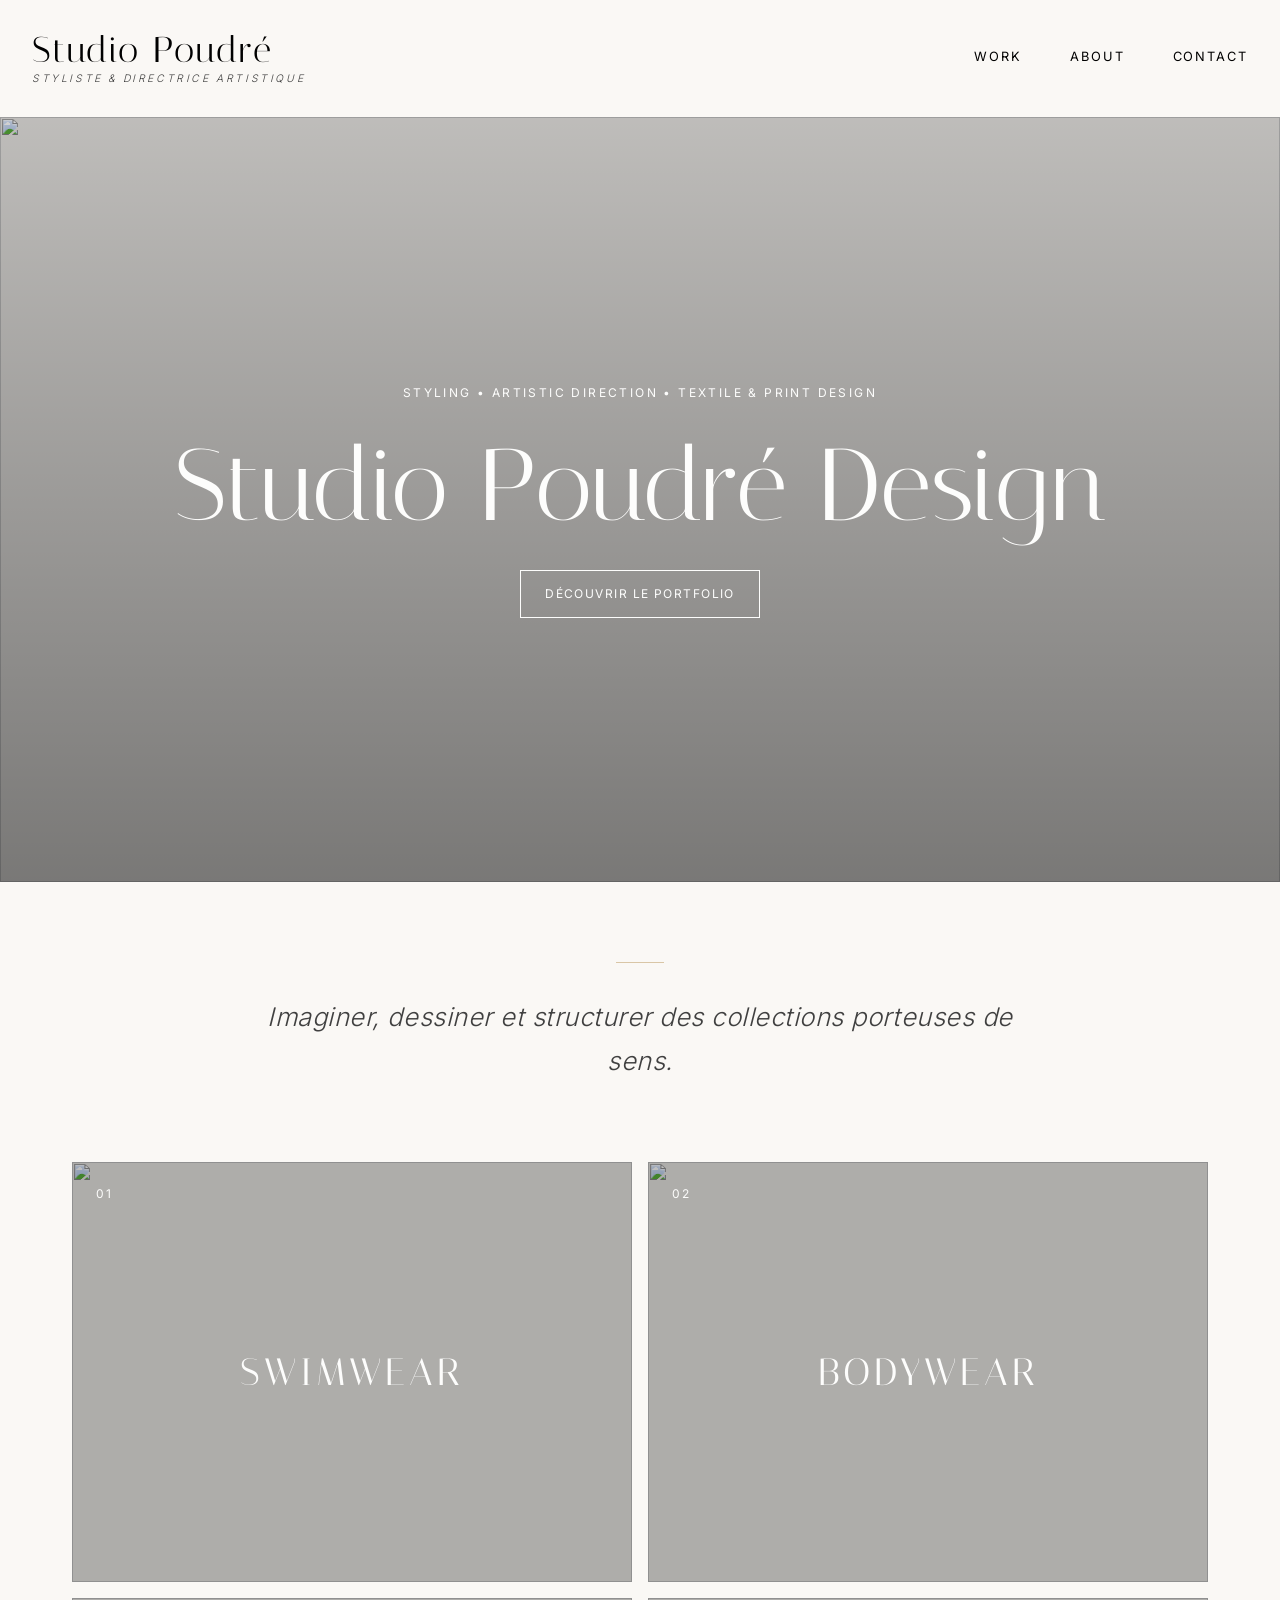
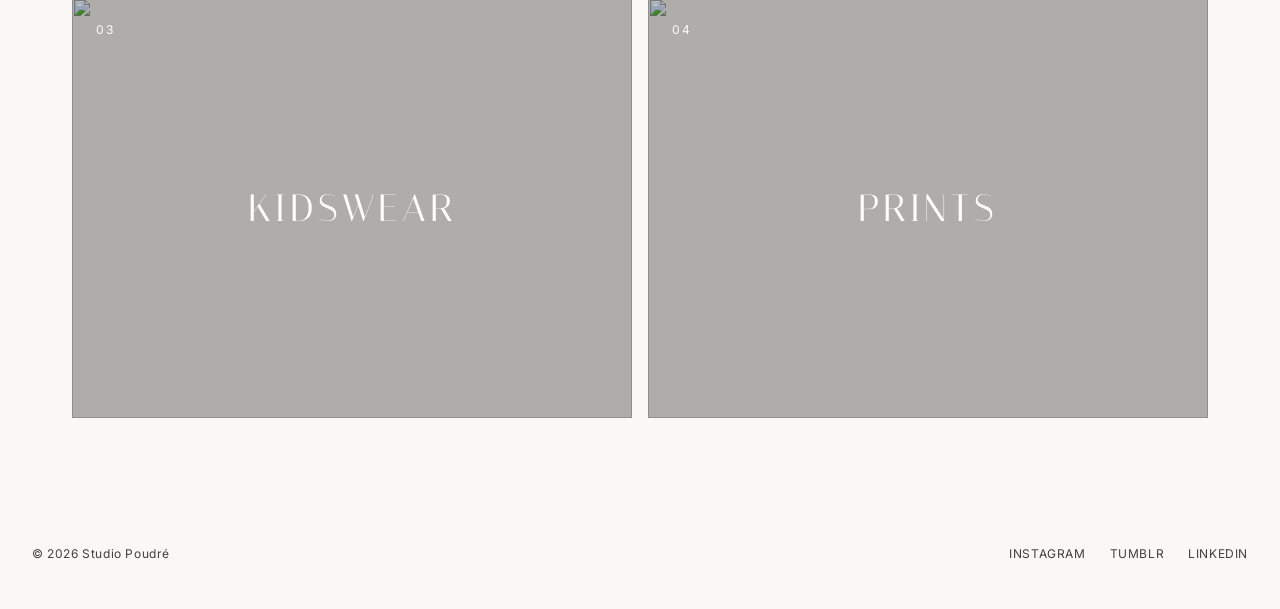
==== index.html @ 71531889 "Recréer le portfolio Studio Poudré et configurer son administration" ====
<!DOCTYPE html><html lang="fr"><head><meta charset="utf-8"><meta name="viewport" content="width=device-width, initial-scale=1"><title>Studio Poudré | Stylisme &amp; Direction Artistique</title><meta name="description" content="Le portfolio de Séverine Hardy, styliste et directrice artistique freelance."><link rel="stylesheet" href="index-CVkuN6iP.css"><link rel="stylesheet" href="_index-CAjeB3qx.css"><link rel="stylesheet" href="studio.css"><script type="module" src="studio.js"></script></head><body><div id="root"><div class="_layout_1cguz_1"><header class="_header_1cguz_10"><div class="_headerContent_1cguz_15"><a class="_brandContainer_1cguz_25" href="./"><span class="_brandName_1cguz_38">Studio Poudré</span><span class="_brandSubtitle_1cguz_47">Styliste &amp; Directrice Artistique</span></a><nav class="_desktopNav_1cguz_57"><div class="_navItemContainer_1cguz_63"><a class="_navLink_1cguz_71 " href="?page=work">Work</a></div><div class="_navItemContainer_1cguz_63"><a class="_navLink_1cguz_71 " href="?page=about">About</a></div><div class="_navItemContainer_1cguz_63"><a class="_navLink_1cguz_71 " href="?page=contact">Contact</a></div></nav><button class="_menuButton_1cguz_136" aria-label="Menu" aria-expanded="false"><svg xmlns="http://www.w3.org/2000/svg" width="24" height="24" viewBox="0 0 24 24" fill="none" stroke="currentColor" stroke-width="2" stroke-linecap="round" stroke-linejoin="round" class="lucide lucide-menu"><line x1="4" x2="20" y1="12" y2="12"></line><line x1="4" x2="20" y1="6" y2="6"></line><line x1="4" x2="20" y1="18" y2="18"></line></svg></button></div></header><main class="_main_1cguz_213"><section class="_hero_lpelg_1"><div class="_heroOverlay_lpelg_21"></div><div class="_heroContent_lpelg_27"><p class="_heroBaseline_lpelg_37">Styling • Artistic Direction • Textile &amp; Print Design</p><h1 class="_heroTitle_lpelg_46">Studio Poudré Design</h1><a class="_heroLink_lpelg_53" href="?page=work">Découvrir le portfolio</a></div></section><section class="_pitchSection_lpelg_73"><div class="_pitchContainer_lpelg_80"><span class="_pitchOrnament_lpelg_88" aria-hidden="true"></span><p class="_pitchTitle_lpelg_94">Imaginer, dessiner et structurer des collections porteuses de sens.</p></div></section><section class="_categoryList_lpelg_104" aria-label="Collections"><div class="_categoryCardWrapper_lpelg_114"><a class="_categoryCard_lpelg_114" href="?page=work&amp;category=swimwear"><div class="_categoryImage_lpelg_128 _placeholderImage_lpelg_136"></div><div class="_categoryOverlay_lpelg_145"><span class="_categoryIndex_lpelg_156">01</span><h2 class="_categoryLabel_lpelg_165">Swimwear</h2><span class="_categoryAction_lpelg_174">Voir la collection →</span></div></a></div><div class="_categoryCardWrapper_lpelg_114"><a class="_categoryCard_lpelg_114" href="?page=work&amp;category=lingerie"><div class="_categoryImage_lpelg_128 _placeholderImage_lpelg_136"></div><div class="_categoryOverlay_lpelg_145"><span class="_categoryIndex_lpelg_156">02</span><h2 class="_categoryLabel_lpelg_165">Lingerie</h2><span class="_categoryAction_lpelg_174">Voir la collection →</span></div></a></div><div class="_categoryCardWrapper_lpelg_114"><a class="_categoryCard_lpelg_114" href="?page=work&amp;category=kidswear"><div class="_categoryImage_lpelg_128 _placeholderImage_lpelg_136"></div><div class="_categoryOverlay_lpelg_145"><span class="_categoryIndex_lpelg_156">03</span><h2 class="_categoryLabel_lpelg_165">Kidswear</h2><span class="_categoryAction_lpelg_174">Voir la collection →</span></div></a></div><div class="_categoryCardWrapper_lpelg_114"><a class="_categoryCard_lpelg_114" href="?page=work&amp;category=prints"><div class="_categoryImage_lpelg_128 _placeholderImage_lpelg_136"></div><div class="_categoryOverlay_lpelg_145"><span class="_categoryIndex_lpelg_156">04</span><h2 class="_categoryLabel_lpelg_165">Prints</h2><span class="_categoryAction_lpelg_174">Voir la collection →</span></div></a></div></section></main><footer class="_footer_1cguz_218"><div class="_footerContent_1cguz_223"><div class="_copyright_1cguz_234">© 2026 Studio Poudré</div><div class="_socialLinks_1cguz_238"><a href="https://www.instagram.com/studiopoudre_design/" target="_blank" rel="noopener noreferrer" class="_footerLink_1cguz_243">Instagram</a><a href="https://poupeespoudrees.tumblr.com/" target="_blank" rel="noopener noreferrer" class="_footerLink_1cguz_243">Tumblr</a><a href="https://www.linkedin.com/in/severine-hardy-ini/" target="_blank" rel="noopener noreferrer" class="_footerLink_1cguz_243">LinkedIn</a></div></div></footer></div></div></body></html>
---- index-CVkuN6iP.css ----
@layer base{._content_1hxhe_2{max-width:20rem;padding:var(--spacing-2) var(--spacing-3);background-color:var(--popup);color:var(--popup-foreground);border-radius:var(--radius);font-size:.875rem;line-height:1.4;box-shadow:var(--shadow-md);font-family:var(--font-family-base);border:1px solid var(--border);z-index:var(--z-overlay);overflow-wrap:break-word;word-break:keep-all;animation-duration:var(--animation-duration-normal);animation-timing-function:cubic-bezier(.16,1,.3,1);will-change:transform,opacity}._content_1hxhe_2[data-state=delayed-open][data-side=top]{animation-name:_slideDownAndFade_1hxhe_1}._content_1hxhe_2[data-state=delayed-open][data-side=bottom]{animation-name:_slideUpAndFade_1hxhe_1}._content_1hxhe_2[data-state=delayed-open][data-side=left]{animation-name:_slideRightAndFade_1hxhe_1}._content_1hxhe_2[data-state=delayed-open][data-side=right]{animation-name:_slideLeftAndFade_1hxhe_1}@keyframes _slideUpAndFade_1hxhe_1{0%{opacity:0;transform:translateY(4px)}to{opacity:1;transform:translateY(0)}}@keyframes _slideDownAndFade_1hxhe_1{0%{opacity:0;transform:translateY(-4px)}to{opacity:1;transform:translateY(0)}}@keyframes _slideLeftAndFade_1hxhe_1{0%{opacity:0;transform:translate(4px)}to{opacity:1;transform:translate(0)}}@keyframes _slideRightAndFade_1hxhe_1{0%{opacity:0;transform:translate(-4px)}to{opacity:1;transform:translate(0)}}}@layer base{._toaster_uhdob_2{--viewport-padding: var(--spacing-4);--toast-width: 360px;--toast-border-radius: var(--radius);--toast-font-family: var(--font-family-base);--toast-animation-duration: var(--animation-duration-normal)}._toast_uhdob_2{display:flex;align-items:flex-start;gap:var(--spacing-3);padding:var(--spacing-4);background-color:var(--card);color:var(--card-foreground);border-radius:var(--radius);box-shadow:var(--shadow-md);border:1px solid var(--border);width:var(--toast-width);position:relative;animation:_slideIn_uhdob_1 var(--toast-animation-duration) cubic-bezier(.16,1,.3,1);transition:transform .2s ease,opacity .2s ease}._toast_uhdob_2:focus{outline:none;box-shadow:var(--shadow-focus)}._toast_uhdob_2:hover{transform:translateY(-2px)}._content_uhdob_35{flex:1;display:flex;flex-direction:column;gap:var(--spacing-1);min-width:0}._title_uhdob_43{font-weight:600;font-size:1rem;color:var(--card-foreground);line-height:1.4}._description_uhdob_50{font-size:.875rem;color:var(--muted-foreground);line-height:1.4}._icon_uhdob_56{display:flex;align-items:center;justify-content:center;flex-shrink:0;width:1.5rem;height:1.5rem;color:var(--primary)}._actionButton_uhdob_66{padding:var(--spacing-2) var(--spacing-3);background-color:var(--primary);color:var(--primary-foreground);border:none;border-radius:var(--radius-sm);font-weight:500;font-size:.875rem;cursor:pointer;transition:background-color var(--animation-duration-fast) ease;margin-left:var(--spacing-2);white-space:nowrap}._actionButton_uhdob_66:hover{background-color:color-mix(in srgb,var(--primary) 90%,black)}._actionButton_uhdob_66:focus-visible{outline:none;box-shadow:var(--shadow-focus)}._actionButton_uhdob_66:active{background-color:color-mix(in srgb,var(--primary) 80%,black)}._cancelButton_uhdob_93{padding:var(--spacing-2) var(--spacing-3);background-color:var(--muted);color:var(--muted-foreground);border:none;border-radius:var(--radius-sm);font-weight:500;font-size:.875rem;cursor:pointer;transition:background-color var(--animation-duration-fast) ease;white-space:nowrap}._cancelButton_uhdob_93:hover{background-color:color-mix(in srgb,var(--muted) 80%,white)}._cancelButton_uhdob_93:focus-visible{outline:none;box-shadow:var(--shadow-focus)}._cancelButton_uhdob_93:active{background-color:color-mix(in srgb,var(--muted) 75%,white)}._closeButton_uhdob_119{position:absolute;top:var(--spacing-2);right:var(--spacing-2);display:flex;align-items:center;justify-content:center;width:1.5rem;height:1.5rem;border-radius:var(--radius-sm);background-color:transparent;color:var(--muted-foreground);border:none;cursor:pointer;opacity:.7;transition:opacity var(--animation-duration-fast) ease,background-color var(--animation-duration-fast) ease}._closeButton_uhdob_119:hover{opacity:1;background-color:var(--muted)}._closeButton_uhdob_119:focus-visible{outline:none;box-shadow:var(--shadow-focus);opacity:1}.dark ._toast_uhdob_2{border-color:var(--border)}.dark ._actionButton_uhdob_66:hover{background-color:color-mix(in srgb,var(--primary) 90%,white)}.dark ._actionButton_uhdob_66:active{background-color:color-mix(in srgb,var(--primary) 80%,white)}.dark ._cancelButton_uhdob_93:hover{background-color:color-mix(in srgb,var(--muted) 80%,black)}.dark ._cancelButton_uhdob_93:active{background-color:color-mix(in srgb,var(--muted) 70%,black)}@keyframes _slideIn_uhdob_1{0%{transform:translate(calc(100% + var(--viewport-padding)));opacity:0}to{transform:translate(0);opacity:1}}}._container_1be78_1{display:flex;align-items:center;justify-content:center;min-height:100vh;width:100%;background-color:var(--surface);padding:var(--spacing-4)}._card_1be78_11{display:flex;flex-direction:column;align-items:center;text-align:center;max-width:32rem;width:100%;padding:var(--spacing-8);background-color:var(--card);border-radius:var(--radius-lg);box-shadow:var(--shadow-md)}._iconContainer_1be78_24{margin-bottom:var(--spacing-6);animation:_pulse_1be78_1 3s infinite ease-in-out}._icon_1be78_24{color:var(--error)}._title_1be78_33{font-family:var(--font-family-heading);font-size:1.75rem;font-weight:600;color:var(--foreground);margin-bottom:var(--spacing-4)}._message_1be78_41{font-size:1.125rem;line-height:1.6;color:var(--muted-foreground);margin-bottom:var(--spacing-6)}@keyframes _pulse_1be78_1{0%{transform:scale(1);opacity:1}50%{transform:scale(1.05);opacity:.8}to{transform:scale(1);opacity:1}}@media(max-width:640px){._card_1be78_11{padding:var(--spacing-6)}._title_1be78_33{font-size:1.5rem}._message_1be78_41{font-size:1rem}}@layer base{._skeleton_3rn52_2{position:relative;overflow:hidden;background-color:var(--muted);border-radius:var(--radius);width:100%;height:1rem}._skeleton_3rn52_2:after{content:"";position:absolute;inset:0;transform:translate(-100%);background-image:linear-gradient(90deg,transparent,rgba(255,255,255,.4),transparent);animation:_shimmer_3rn52_1 2s infinite}@keyframes _shimmer_3rn52_1{to{transform:translate(100%)}}.dark ._skeleton_3rn52_2{background-color:var(--muted)}.dark ._skeleton_3rn52_2:after{background-image:linear-gradient(90deg,transparent,rgba(255,255,255,.05),transparent)}}._container_bfcih_1{position:fixed;inset:0;display:flex;align-items:center;justify-content:center;background-color:var(--background);z-index:var(--z-overlay);padding:var(--spacing-4);overflow-y:auto}._content_bfcih_13{width:100%;max-width:450px;display:flex;flex-direction:column;gap:var(--spacing-6);animation:_fadeIn_bfcih_1 var(--animation-duration-normal) ease-out}._lockIcon_bfcih_22{width:1.25rem;height:1.25rem;color:var(--primary);animation:_pulse_bfcih_1 2s infinite ease-in-out;margin-right:var(--spacing-2);vertical-align:middle}._skeletonGrid_bfcih_31{display:flex;flex-direction:column;gap:var(--spacing-4)}._skeletonRow_bfcih_37{display:flex;flex-direction:column;gap:var(--spacing-3)}._titleRow_bfcih_43{display:flex;align-items:center;gap:var(--spacing-4);margin:var(--spacing-2) 0}._leftSkeletons_bfcih_50,._rightSkeletons_bfcih_50{display:flex;flex-direction:column;gap:var(--spacing-2);flex:1}._title_bfcih_43{font-family:var(--font-family-heading);font-size:1.25rem;font-weight:500;color:var(--foreground);text-align:center;margin:0;padding:var(--spacing-2) var(--spacing-3);background-color:var(--surface);border-radius:var(--radius);flex:2;white-space:nowrap;display:flex;align-items:center;justify-content:center}._skeletonBar_bfcih_74{height:.75rem;width:100%;border-radius:var(--radius-sm)}@keyframes _pulse_bfcih_1{0%{opacity:.7}50%{opacity:1}to{opacity:.7}}@keyframes _fadeIn_bfcih_1{0%{opacity:0}to{opacity:1}}@media(max-width:640px){._title_bfcih_43{font-size:1rem;padding:var(--spacing-1) var(--spacing-2)}._content_bfcih_13{max-width:350px}._lockIcon_bfcih_22{width:1rem;height:1rem}}._accessDeniedIcon_1k3wn_1{color:var(--warning)}._layout_1cguz_1{display:flex;flex-direction:column;min-height:100vh;font-family:var(--font-family-base);color:var(--foreground);background-color:var(--background)}._header_1cguz_10{padding:2rem;width:100%}._headerContent_1cguz_15{max-width:1400px;margin:0 auto;display:flex;flex-direction:row;justify-content:space-between;align-items:center;position:relative}._brandContainer_1cguz_25{display:flex;flex-direction:column;gap:.25rem;text-decoration:none;z-index:calc(var(--z-overlay) + 10);transition:opacity .3s ease}._brandContainer_1cguz_25:hover{opacity:.8}._brandName_1cguz_38{font-family:var(--font-family-heading);font-size:2.25rem;color:var(--foreground);font-weight:500;letter-spacing:.05em;line-height:1}._brandSubtitle_1cguz_47{font-family:var(--font-family-base);font-size:.65rem;text-transform:uppercase;letter-spacing:.25em;font-weight:300;color:var(--muted-foreground);font-style:italic}._desktopNav_1cguz_57{display:flex;align-items:center;gap:3rem}._navItemContainer_1cguz_63{position:relative;display:flex;flex-direction:column;align-items:center;padding:.5rem 0}._navLink_1cguz_71{font-family:var(--font-family-base);font-size:.8rem;text-transform:uppercase;letter-spacing:.15em;font-weight:400;text-decoration:none;color:var(--foreground);transition:opacity .3s ease;position:relative;padding-bottom:4px}._navLink_1cguz_71:hover{opacity:.6}._navLink_1cguz_71._active_1cguz_88{font-weight:500}._navLink_1cguz_71._active_1cguz_88:after{content:"";position:absolute;bottom:0;left:0;width:100%;height:1px;background-color:var(--foreground);opacity:.5}._dropdown_1cguz_103{position:absolute;top:100%;left:50%;background-color:var(--background);box-shadow:var(--shadow);padding:1.25rem 1.5rem;display:flex;flex-direction:column;gap:1rem;min-width:max-content;z-index:var(--z-overlay);border-radius:var(--radius-md);margin-top:.25rem}._dropdownLink_1cguz_119{font-family:var(--font-family-base);font-size:.75rem;text-transform:uppercase;letter-spacing:.1em;font-weight:400;text-decoration:none;color:var(--muted-foreground);transition:color .3s ease,opacity .3s ease;text-align:center}._dropdownLink_1cguz_119:hover,._dropdownLink_1cguz_119._active_1cguz_88{color:var(--foreground);opacity:1}._menuButton_1cguz_136{display:none;background:none;border:none;cursor:pointer;color:inherit;padding:0;position:relative;z-index:calc(var(--z-overlay) + 10)}._mobileMenu_1cguz_147{position:fixed;top:0;left:0;width:100%;height:100vh;background-color:var(--background);z-index:var(--z-overlay);display:flex;align-items:center;justify-content:center}._mobileNavLinks_1cguz_160{display:flex;flex-direction:column;gap:2rem;text-align:center}._mobileNavItemContainer_1cguz_167{display:flex;flex-direction:column;align-items:center;gap:1.25rem}._mobileNavLink_1cguz_160{font-family:var(--font-family-heading);font-size:2rem;text-decoration:none;color:var(--foreground);font-weight:300;transition:opacity .3s ease}._mobileNavLink_1cguz_160:hover{opacity:.7}._mobileNavLink_1cguz_160._active_1cguz_88{font-weight:400}._mobileSubItems_1cguz_191{display:flex;flex-direction:column;align-items:center;gap:1rem;margin-top:-.5rem}._mobileSubLink_1cguz_199{font-family:var(--font-family-base);font-size:.85rem;text-transform:uppercase;letter-spacing:.15em;text-decoration:none;color:var(--muted-foreground);transition:color .3s ease}._mobileSubLink_1cguz_199:hover,._mobileSubLink_1cguz_199._active_1cguz_88{color:var(--foreground)}._main_1cguz_213{flex:1;width:100%}._footer_1cguz_218{padding:3rem 2rem;margin-top:auto}._footerContent_1cguz_223{max-width:1400px;margin:0 auto;display:flex;justify-content:space-between;align-items:center;font-size:.75rem;color:var(--muted-foreground);letter-spacing:.05em}._copyright_1cguz_234{font-weight:400}._socialLinks_1cguz_238{display:flex;gap:1.5rem}._footerLink_1cguz_243{color:inherit;text-decoration:none;transition:color .3s ease;text-transform:uppercase;letter-spacing:.05em}._footerLink_1cguz_243:hover{color:var(--foreground)}@media(max-width:768px){._header_1cguz_10{padding:1.5rem}._brandName_1cguz_38{font-size:1.75rem}._desktopNav_1cguz_57{display:none}._menuButton_1cguz_136{display:block}._footerContent_1cguz_223{flex-direction:column;gap:1rem;align-items:center}}:root{--z-overlay: 400;--z-spotlight: 1000;--z-critical: 2000;--spacing-1: .25rem;--spacing-2: .5rem;--spacing-3: .75rem;--spacing-4: 1rem;--spacing-5: 1.25rem;--spacing-6: 1.5rem;--spacing-7: 1.75rem;--spacing-8: 2rem;--spacing-9: 2.25rem;--spacing-10: 2.5rem;--spacing-11: 2.75rem;--spacing-12: 3rem;--spacing-13: 3.25rem;--spacing-14: 3.5rem;--spacing-15: 3.75rem;--spacing-16: 4rem;--spacing-17: 4.25rem;--spacing-18: 4.5rem;--spacing-19: 4.75rem;--spacing-20: 5rem}:root{--background: hsl(36 33% 97%);--foreground: hsl(0 0% 0%);--surface: hsl(36 33% 99%);--surface-foreground: hsl(0 0% 0%);--sidebar: hsl(36 33% 95%);--sidebar-foreground: hsl(0 0% 0%);--card: hsl(36 33% 99%);--card-foreground: hsl(0 0% 0%);--popup: hsl(36 33% 99%);--popup-foreground: hsl(0 0% 0%);--primary: hsl(14 35% 82%);--primary-foreground: hsl(0 0% 0%);--secondary: hsl(35 20% 88%);--secondary-foreground: hsl(0 0% 0%);--accent: hsl(38 40% 75%);--accent-foreground: hsl(0 0% 0%);--muted: hsl(30 10% 90%);--muted-foreground: hsl(0 0% 25%);--success: hsl(100 20% 85%);--success-foreground: hsl(100 40% 20%);--error: hsl(0 30% 85%);--error-foreground: hsl(0 40% 20%);--warning: hsl(40 40% 85%);--warning-foreground: hsl(40 50% 20%);--info: hsl(210 20% 85%);--info-foreground: hsl(210 40% 20%);--info-hover: hsl(210 20% 80%);--info-active: hsl(210 20% 75%);--border: hsl(30 10% 85%);--font-family-base: "Inter", sans-serif;--font-family-heading: "Italiana", serif;--font-family-monospace: "Cutive Mono", monospace;--font-family-cursive: "Pinyon Script", cursive;--radius-sm: 0px;--radius: 0px;--radius-md: 4px;--radius-lg: 8px;--radius-full: 9999px;--shadow: 0 1px 2px 0 rgb(0 0 0 / .05);--shadow-md: 0 4px 6px -1px rgb(0 0 0 / .05), 0 2px 4px -2px rgb(0 0 0 / .05);--shadow-lg: 0 10px 15px -3px rgb(0 0 0 / .05), 0 4px 6px -4px rgb(0 0 0 / .05);--shadow-focus: 0 0 0 2px hsl(36 33% 97%), 0 0 0 4px hsl(14 35% 82%);--animation-duration-fast: .3s;--animation-duration-normal: .6s;--animation-duration-slow: 1.2s;--chart-color-1: hsl(14 35% 75%);--chart-color-2: hsl(30 20% 70%);--chart-color-3: hsl(38 25% 65%);--chart-color-4: hsl(30 10% 60%);--chart-color-5: hsl(30 5% 50%)}.dark{--background: hsl(30 5% 10%);--foreground: hsl(36 20% 90%);--surface: hsl(30 5% 12%);--surface-foreground: hsl(36 20% 90%);--sidebar: hsl(30 5% 11%);--sidebar-foreground: hsl(36 20% 90%);--card: hsl(30 5% 12%);--card-foreground: hsl(36 20% 90%);--popup: hsl(30 5% 13%);--popup-foreground: hsl(36 20% 90%);--primary: hsl(14 25% 60%);--primary-foreground: hsl(36 33% 97%);--secondary: hsl(30 10% 20%);--secondary-foreground: hsl(36 20% 90%);--accent: hsl(38 30% 50%);--accent-foreground: hsl(36 33% 97%);--muted: hsl(30 5% 20%);--muted-foreground: hsl(30 5% 60%);--border: hsl(30 5% 20%);--shadow: 0 1px 2px 0 rgb(0 0 0 / .5);--shadow-md: 0 4px 6px -1px rgb(0 0 0 / .5)}@layer base{:root{--safe-area-inset-top: env(safe-area-inset-top, 0px);--safe-area-inset-right: env(safe-area-inset-right, 0px);--safe-area-inset-bottom: env(safe-area-inset-bottom, 0px);--safe-area-inset-left: env(safe-area-inset-left, 0px)}ul{list-style-type:none;margin:0;padding:0}body{background:var(--background);color:var(--foreground);font-family:var(--font-family-base)}*{box-sizing:border-box;padding:0;margin:0}button{border:none;background:none;cursor:pointer;font-family:inherit;font-size:inherit;color:inherit}a{color:inherit;text-decoration:none}th,td{display:table-cell!important}}.rbc-month-view{overflow:visible!important}
---- _index-CAjeB3qx.css ----
._hero_lpelg_1{position:relative;display:flex;align-items:center;justify-content:center;min-height:85vh;overflow:hidden;background-color:var(--muted);color:var(--surface);text-align:center}._heroImage_lpelg_13{position:absolute;inset:0;width:100%;height:100%;object-fit:cover}._heroOverlay_lpelg_21{position:absolute;inset:0;background:linear-gradient(to bottom,#0000002e,#0000007a)}._heroContent_lpelg_27{position:relative;display:flex;flex-direction:column;align-items:center;gap:var(--spacing-8);max-width:64rem;padding:var(--spacing-16) var(--spacing-6)}._heroBaseline_lpelg_37{font-family:var(--font-family-base);font-size:.75rem;font-weight:400;letter-spacing:.2em;line-height:1.8;text-transform:uppercase}._heroTitle_lpelg_46{font-family:var(--font-family-heading);font-size:clamp(3.5rem,8vw,8rem);font-weight:300;line-height:1}._heroLink_lpelg_53{display:inline-flex;align-items:center;justify-content:center;min-height:3rem;padding:var(--spacing-3) var(--spacing-6);border:1px solid currentColor;font-family:var(--font-family-base);font-size:.75rem;letter-spacing:.12em;text-transform:uppercase;transition:background-color .3s ease,color .3s ease}._heroLink_lpelg_53:hover,._heroLink_lpelg_53:focus-visible{background-color:var(--surface);color:var(--foreground)}._pitchSection_lpelg_73{padding:var(--spacing-20) var(--spacing-8);display:flex;justify-content:center;text-align:center}._pitchContainer_lpelg_80{max-width:50rem;display:flex;flex-direction:column;align-items:center;gap:var(--spacing-8)}._pitchOrnament_lpelg_88{width:3rem;height:1px;background-color:var(--accent)}._pitchTitle_lpelg_94{font-family:var(--font-family-base);font-size:clamp(1.25rem,2vw,1.75rem);font-weight:300;font-style:italic;color:var(--muted-foreground);line-height:1.7;letter-spacing:.02em}._categoryList_lpelg_104{padding:0 var(--spacing-8) var(--spacing-20);max-width:1200px;margin:0 auto;display:flex;flex-wrap:wrap;justify-content:center;gap:var(--spacing-4)}._categoryCardWrapper_lpelg_114{width:calc(50% - .5rem)}._categoryCard_lpelg_114{position:relative;overflow:hidden;display:block;width:100%;aspect-ratio:4 / 3;background-color:var(--muted);color:var(--surface)}._categoryImage_lpelg_128{width:100%;height:100%;object-fit:cover;display:block;transition:transform 1.2s ease}._placeholderImage_lpelg_136{background-color:var(--muted)}._categoryCard_lpelg_114:hover ._categoryImage_lpelg_128,._categoryCard_lpelg_114:focus-visible ._categoryImage_lpelg_128{transform:scale(1.05)}._categoryOverlay_lpelg_145{position:absolute;inset:0;display:flex;flex-direction:column;align-items:center;justify-content:center;padding:var(--spacing-6);background-color:#00000040}._categoryIndex_lpelg_156{position:absolute;top:var(--spacing-6);left:var(--spacing-6);font-family:var(--font-family-base);font-size:.75rem;letter-spacing:.15em}._categoryLabel_lpelg_165{font-family:var(--font-family-heading);font-size:clamp(1.75rem,3vw,2.75rem);font-weight:300;letter-spacing:.1em;text-transform:uppercase;text-align:center}._categoryAction_lpelg_174{position:absolute;right:var(--spacing-6);bottom:var(--spacing-6);font-family:var(--font-family-base);font-size:.7rem;letter-spacing:.1em;text-transform:uppercase;opacity:0;transform:translateY(.5rem);transition:opacity .3s ease,transform .3s ease}._categoryCard_lpelg_114:hover ._categoryAction_lpelg_174,._categoryCard_lpelg_114:focus-visible ._categoryAction_lpelg_174{opacity:1;transform:translateY(0)}@media(max-width:768px){._hero_lpelg_1{min-height:70vh}._heroContent_lpelg_27{gap:var(--spacing-6)}._heroBaseline_lpelg_37{font-size:.65rem}._pitchSection_lpelg_73{padding:var(--spacing-16) var(--spacing-6)}._categoryList_lpelg_104{padding:0 var(--spacing-4) var(--spacing-16)}._categoryCardWrapper_lpelg_114{width:100%}._categoryAction_lpelg_174{opacity:1;transform:none}}
---- studio.css ----
@font-face{font-family:Italiana;src:url(italiana.woff2)}@font-face{font-family:Inter;src:url(inter.woff2);font-weight:100 900}
.view{max-width:1240px;margin:auto;padding:clamp(2rem,6vw,6rem) 5vw}.view h1{font:clamp(3rem,7vw,6rem)/1.1 Italiana,serif;margin:0 0 2rem}.filter{display:flex;flex-wrap:wrap;gap:1.3rem;margin-bottom:2rem}.filter a[aria-current]{border-bottom:1px solid}.grid{display:grid;grid-template-columns:repeat(3,1fr);gap:2.5rem 1.2rem}.project{color:inherit;text-align:left;font:inherit;background:none;border:0;cursor:pointer}.project img{width:100%;aspect-ratio:4/5;object-fit:cover}.project span{display:block;font:1.45rem Italiana,serif;margin-top:.7rem}.split{display:grid;grid-template-columns:minmax(0,.9fr) minmax(0,1fr);gap:6vw;align-items:center}.split>img{width:100%;max-height:78vh;object-fit:contain}.split p,.detail p{white-space:pre-line;line-height:1.75;margin-bottom:1rem}.split blockquote{font:1.75rem/1.35 Italiana,serif;margin:1.8rem 0}.split a,.detail a{text-decoration:underline}.detail{border:0;width:min(90vw,820px);max-height:90vh;color:inherit;background:var(--background);padding:1.5rem}.detail::backdrop{background:#211a18bb}.detail img{display:block;width:100%;height:auto;margin:.9rem auto}.detail button{position:sticky;top:0;display:block;margin-left:auto;background:var(--background);padding:.5rem 1rem;border:1px solid;cursor:pointer}.detail h2{font:2.2rem Italiana,serif}.mobile-links{display:flex;justify-content:center;gap:2rem;padding:1rem}.mobile-links[hidden]{display:none}@media(max-width:680px){.grid{grid-template-columns:repeat(2,minmax(0,1fr));gap:1.5rem .8rem}.project span{font-size:1.15rem}.split{grid-template-columns:1fr;gap:2rem}.split>img{max-height:55vh}.view h1{margin-bottom:1.2rem}}
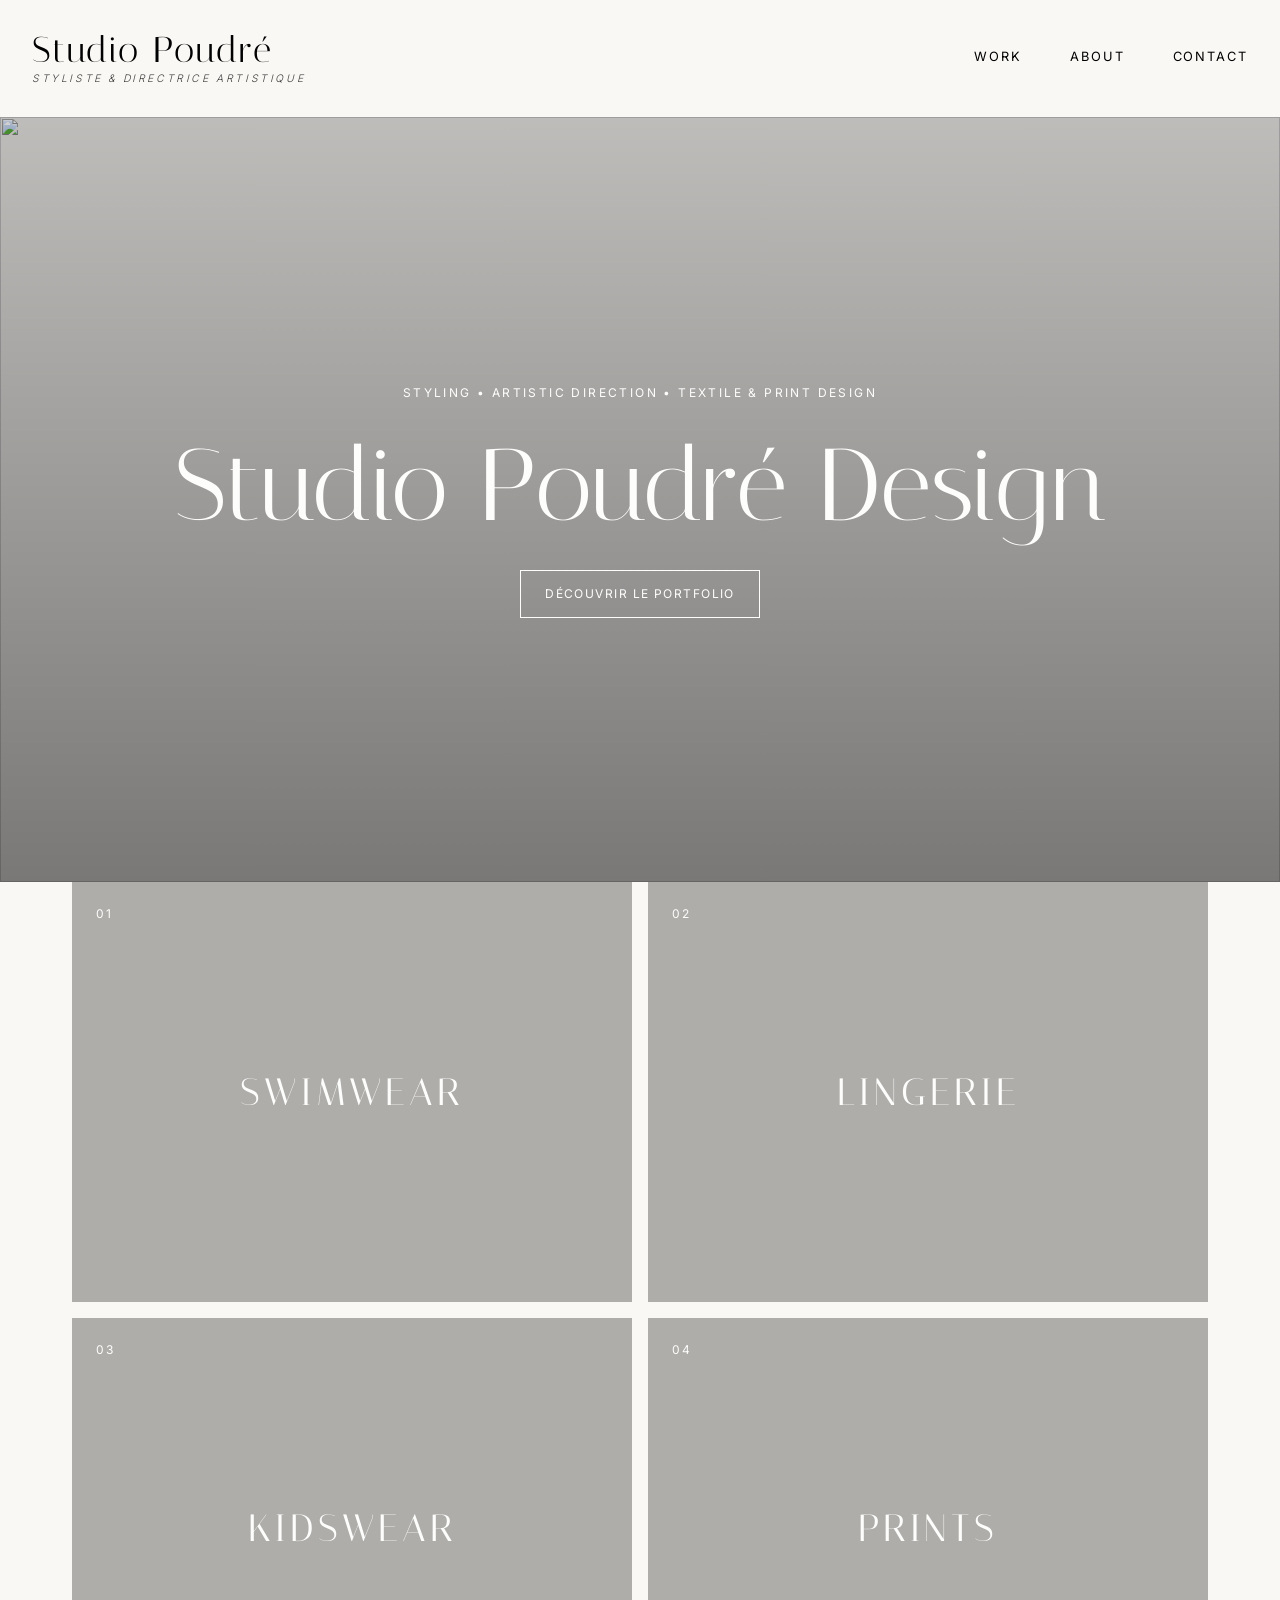
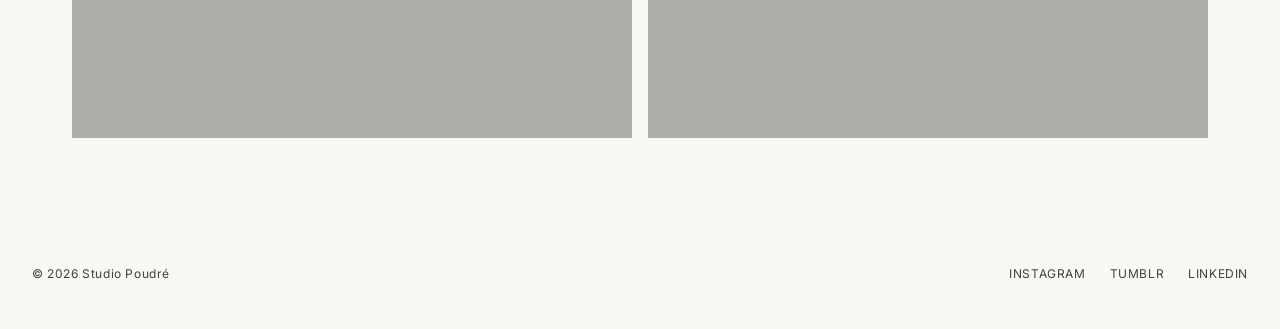
==== commit 34ee9261: "Épurer l’accueil et intégrer le film Sketching" ====
--- a/index.html
+++ b/index.html
@@ -1 +1 @@
-<!DOCTYPE html><html lang="fr"><head><meta charset="utf-8"><meta name="viewport" content="width=device-width, initial-scale=1"><title>Studio Poudré | Stylisme &amp; Direction Artistique</title><meta name="description" content="Le portfolio de Séverine Hardy, styliste et directrice artistique freelance."><link rel="stylesheet" href="index-CVkuN6iP.css"><link rel="stylesheet" href="_index-CAjeB3qx.css"><link rel="stylesheet" href="studio.css"><script type="module" src="studio.js"></script></head><body><div id="root"><div class="_layout_1cguz_1"><header class="_header_1cguz_10"><div class="_headerContent_1cguz_15"><a class="_brandContainer_1cguz_25" href="./"><span class="_brandName_1cguz_38">Studio Poudré</span><span class="_brandSubtitle_1cguz_47">Styliste &amp; Directrice Artistique</span></a><nav class="_desktopNav_1cguz_57"><div class="_navItemContainer_1cguz_63"><a class="_navLink_1cguz_71 " href="?page=work">Work</a></div><div class="_navItemContainer_1cguz_63"><a class="_navLink_1cguz_71 " href="?page=about">About</a></div><div class="_navItemContainer_1cguz_63"><a class="_navLink_1cguz_71 " href="?page=contact">Contact</a></div></nav><button class="_menuButton_1cguz_136" aria-label="Menu" aria-expanded="false"><svg xmlns="http://www.w3.org/2000/svg" width="24" height="24" viewBox="0 0 24 24" fill="none" stroke="currentColor" stroke-width="2" stroke-linecap="round" stroke-linejoin="round" class="lucide lucide-menu"><line x1="4" x2="20" y1="12" y2="12"></line><line x1="4" x2="20" y1="6" y2="6"></line><line x1="4" x2="20" y1="18" y2="18"></line></svg></button></div></header><main class="_main_1cguz_213"><section class="_hero_lpelg_1"><div class="_heroOverlay_lpelg_21"></div><div class="_heroContent_lpelg_27"><p class="_heroBaseline_lpelg_37">Styling • Artistic Direction • Textile &amp; Print Design</p><h1 class="_heroTitle_lpelg_46">Studio Poudré Design</h1><a class="_heroLink_lpelg_53" href="?page=work">Découvrir le portfolio</a></div></section><section class="_pitchSection_lpelg_73"><div class="_pitchContainer_lpelg_80"><span class="_pitchOrnament_lpelg_88" aria-hidden="true"></span><p class="_pitchTitle_lpelg_94">Imaginer, dessiner et structurer des collections porteuses de sens.</p></div></section><section class="_categoryList_lpelg_104" aria-label="Collections"><div class="_categoryCardWrapper_lpelg_114"><a class="_categoryCard_lpelg_114" href="?page=work&amp;category=swimwear"><div class="_categoryImage_lpelg_128 _placeholderImage_lpelg_136"></div><div class="_categoryOverlay_lpelg_145"><span class="_categoryIndex_lpelg_156">01</span><h2 class="_categoryLabel_lpelg_165">Swimwear</h2><span class="_categoryAction_lpelg_174">Voir la collection →</span></div></a></div><div class="_categoryCardWrapper_lpelg_114"><a class="_categoryCard_lpelg_114" href="?page=work&amp;category=lingerie"><div class="_categoryImage_lpelg_128 _placeholderImage_lpelg_136"></div><div class="_categoryOverlay_lpelg_145"><span class="_categoryIndex_lpelg_156">02</span><h2 class="_categoryLabel_lpelg_165">Lingerie</h2><span class="_categoryAction_lpelg_174">Voir la collection →</span></div></a></div><div class="_categoryCardWrapper_lpelg_114"><a class="_categoryCard_lpelg_114" href="?page=work&amp;category=kidswear"><div class="_categoryImage_lpelg_128 _placeholderImage_lpelg_136"></div><div class="_categoryOverlay_lpelg_145"><span class="_categoryIndex_lpelg_156">03</span><h2 class="_categoryLabel_lpelg_165">Kidswear</h2><span class="_categoryAction_lpelg_174">Voir la collection →</span></div></a></div><div class="_categoryCardWrapper_lpelg_114"><a class="_categoryCard_lpelg_114" href="?page=work&amp;category=prints"><div class="_categoryImage_lpelg_128 _placeholderImage_lpelg_136"></div><div class="_categoryOverlay_lpelg_145"><span class="_categoryIndex_lpelg_156">04</span><h2 class="_categoryLabel_lpelg_165">Prints</h2><span class="_categoryAction_lpelg_174">Voir la collection →</span></div></a></div></section></main><footer class="_footer_1cguz_218"><div class="_footerContent_1cguz_223"><div class="_copyright_1cguz_234">© 2026 Studio Poudré</div><div class="_socialLinks_1cguz_238"><a href="https://www.instagram.com/studiopoudre_design/" target="_blank" rel="noopener noreferrer" class="_footerLink_1cguz_243">Instagram</a><a href="https://poupeespoudrees.tumblr.com/" target="_blank" rel="noopener noreferrer" class="_footerLink_1cguz_243">Tumblr</a><a href="https://www.linkedin.com/in/severine-hardy-ini/" target="_blank" rel="noopener noreferrer" class="_footerLink_1cguz_243">LinkedIn</a></div></div></footer></div></div></body></html>+<!DOCTYPE html><html lang="fr"><head><meta charset="utf-8"><meta name="viewport" content="width=device-width, initial-scale=1"><title>Studio Poudré | Stylisme &amp; Direction Artistique</title><meta name="description" content="Le portfolio de Séverine Hardy, styliste et directrice artistique freelance."><link rel="stylesheet" href="index-CVkuN6iP.css"><link rel="stylesheet" href="_index-CAjeB3qx.css"><link rel="stylesheet" href="studio.css"><script type="module" src="studio.js"></script></head><body><div id="root"><div class="_layout_1cguz_1"><header class="_header_1cguz_10"><div class="_headerContent_1cguz_15"><a class="_brandContainer_1cguz_25" href="./"><span class="_brandName_1cguz_38">Studio Poudré</span><span class="_brandSubtitle_1cguz_47">Styliste &amp; Directrice Artistique</span></a><nav class="_desktopNav_1cguz_57"><div class="_navItemContainer_1cguz_63"><a class="_navLink_1cguz_71 " href="?page=work">Work</a></div><div class="_navItemContainer_1cguz_63"><a class="_navLink_1cguz_71 " href="?page=about">About</a></div><div class="_navItemContainer_1cguz_63"><a class="_navLink_1cguz_71 " href="?page=contact">Contact</a></div></nav><button class="_menuButton_1cguz_136" aria-label="Menu" aria-expanded="false"><svg xmlns="http://www.w3.org/2000/svg" width="24" height="24" viewBox="0 0 24 24" fill="none" stroke="currentColor" stroke-width="2" stroke-linecap="round" stroke-linejoin="round" class="lucide lucide-menu"><line x1="4" x2="20" y1="12" y2="12"></line><line x1="4" x2="20" y1="6" y2="6"></line><line x1="4" x2="20" y1="18" y2="18"></line></svg></button></div></header><main class="_main_1cguz_213"><section class="_hero_lpelg_1"><div class="_heroOverlay_lpelg_21"></div><div class="_heroContent_lpelg_27"><p class="_heroBaseline_lpelg_37">Styling • Artistic Direction • Textile &amp; Print Design</p><h1 class="_heroTitle_lpelg_46">Studio Poudré Design</h1><a class="_heroLink_lpelg_53" href="?page=work">Découvrir le portfolio</a></div></section><section class="_categoryList_lpelg_104" aria-label="Collections"><div class="_categoryCardWrapper_lpelg_114"><a class="_categoryCard_lpelg_114" href="?page=work&amp;category=swimwear"><div class="_categoryImage_lpelg_128 _placeholderImage_lpelg_136"></div><div class="_categoryOverlay_lpelg_145"><span class="_categoryIndex_lpelg_156">01</span><h2 class="_categoryLabel_lpelg_165">Swimwear</h2><span class="_categoryAction_lpelg_174">Voir la collection →</span></div></a></div><div class="_categoryCardWrapper_lpelg_114"><a class="_categoryCard_lpelg_114" href="?page=work&amp;category=lingerie"><div class="_categoryImage_lpelg_128 _placeholderImage_lpelg_136"></div><div class="_categoryOverlay_lpelg_145"><span class="_categoryIndex_lpelg_156">02</span><h2 class="_categoryLabel_lpelg_165">Lingerie</h2><span class="_categoryAction_lpelg_174">Voir la collection →</span></div></a></div><div class="_categoryCardWrapper_lpelg_114"><a class="_categoryCard_lpelg_114" href="?page=work&amp;category=kidswear"><div class="_categoryImage_lpelg_128 _placeholderImage_lpelg_136"></div><div class="_categoryOverlay_lpelg_145"><span class="_categoryIndex_lpelg_156">03</span><h2 class="_categoryLabel_lpelg_165">Kidswear</h2><span class="_categoryAction_lpelg_174">Voir la collection →</span></div></a></div><div class="_categoryCardWrapper_lpelg_114"><a class="_categoryCard_lpelg_114" href="?page=work&amp;category=prints"><div class="_categoryImage_lpelg_128 _placeholderImage_lpelg_136"></div><div class="_categoryOverlay_lpelg_145"><span class="_categoryIndex_lpelg_156">04</span><h2 class="_categoryLabel_lpelg_165">Prints</h2><span class="_categoryAction_lpelg_174">Voir la collection →</span></div></a></div></section></main><footer class="_footer_1cguz_218"><div class="_footerContent_1cguz_223"><div class="_copyright_1cguz_234">© 2026 Studio Poudré</div><div class="_socialLinks_1cguz_238"><a href="https://www.instagram.com/studiopoudre_design/" target="_blank" rel="noopener noreferrer" class="_footerLink_1cguz_243">Instagram</a><a href="https://poupeespoudrees.tumblr.com/" target="_blank" rel="noopener noreferrer" class="_footerLink_1cguz_243">Tumblr</a><a href="https://www.linkedin.com/in/severine-hardy-ini/" target="_blank" rel="noopener noreferrer" class="_footerLink_1cguz_243">LinkedIn</a></div></div></footer></div></div></body></html>
--- a/studio.css
+++ b/studio.css
@@ -1,2 +1,91 @@
 @font-face{font-family:Italiana;src:url(italiana.woff2)}@font-face{font-family:Inter;src:url(inter.woff2);font-weight:100 900}
 .view{max-width:1240px;margin:auto;padding:clamp(2rem,6vw,6rem) 5vw}.view h1{font:clamp(3rem,7vw,6rem)/1.1 Italiana,serif;margin:0 0 2rem}.filter{display:flex;flex-wrap:wrap;gap:1.3rem;margin-bottom:2rem}.filter a[aria-current]{border-bottom:1px solid}.grid{display:grid;grid-template-columns:repeat(3,1fr);gap:2.5rem 1.2rem}.project{color:inherit;text-align:left;font:inherit;background:none;border:0;cursor:pointer}.project img{width:100%;aspect-ratio:4/5;object-fit:cover}.project span{display:block;font:1.45rem Italiana,serif;margin-top:.7rem}.split{display:grid;grid-template-columns:minmax(0,.9fr) minmax(0,1fr);gap:6vw;align-items:center}.split>img{width:100%;max-height:78vh;object-fit:contain}.split p,.detail p{white-space:pre-line;line-height:1.75;margin-bottom:1rem}.split blockquote{font:1.75rem/1.35 Italiana,serif;margin:1.8rem 0}.split a,.detail a{text-decoration:underline}.detail{border:0;width:min(90vw,820px);max-height:90vh;color:inherit;background:var(--background);padding:1.5rem}.detail::backdrop{background:#211a18bb}.detail img{display:block;width:100%;height:auto;margin:.9rem auto}.detail button{position:sticky;top:0;display:block;margin-left:auto;background:var(--background);padding:.5rem 1rem;border:1px solid;cursor:pointer}.detail h2{font:2.2rem Italiana,serif}.mobile-links{display:flex;justify-content:center;gap:2rem;padding:1rem}.mobile-links[hidden]{display:none}@media(max-width:680px){.grid{grid-template-columns:repeat(2,minmax(0,1fr));gap:1.5rem .8rem}.project span{font-size:1.15rem}.split{grid-template-columns:1fr;gap:2rem}.split>img{max-height:55vh}.view h1{margin-bottom:1.2rem}}
+
+/* About and Contact share a two-column photo layout. */
+.view.split {
+  padding-top: clamp(1rem, 2.5vh, 2rem);
+}
+.split > img {
+  align-self: start;
+  object-position: center top;
+}
+@media (min-width: 681px) {
+  .split > img {
+    max-height: min(78vh, calc(100svh - 11rem));
+  }
+}
+
+.work-index { padding-top: clamp(1.25rem, 3vw, 3rem); }
+.work-index h1, .story-heading { text-align: center; }
+.work-index h1 { font-size: clamp(2.35rem, 4.5vw, 4rem); }
+.filter { justify-content: center; gap: .3rem clamp(.8rem, 2vw, 2rem); margin-bottom: clamp(2rem, 5vw, 4rem); }
+.filter a, .story-heading a, .menu-sections a { text-transform: uppercase; letter-spacing: .15em; font-size: .72rem; }
+.filter a { padding: .6rem 0; }
+.grid { align-items: start; grid-template-columns: repeat(2, minmax(0,1fr)); gap: clamp(2rem, 5vw, 4rem) clamp(1rem, 3vw, 3rem); }
+.project { display: block; text-align: center; }
+.project img { display: block; width: 100%; aspect-ratio: 1; object-fit: contain; }
+.project span { font-size: clamp(1.45rem, 2.3vw, 2rem); line-height: 1.13; }
+.collection-story { max-width: 1080px; padding: clamp(1.2rem, 3vw, 3.5rem) clamp(.5rem, 3vw, 3rem) 4rem; }
+.story-heading { max-width: 54rem; margin: 0 auto clamp(1.8rem, 4vw, 3.5rem); padding-inline: .8rem; }
+.story-heading a { display: inline-block; margin-bottom: 1.35rem; }
+.story-heading h1 { font: normal clamp(2.2rem, 4.8vw, 4.5rem)/1.09 Italiana, serif; text-wrap: balance; margin: 0; }
+.story-image { display: block; width: 100%; height: auto; margin: 0 auto clamp(1.4rem, 3vw, 3rem); }
+.story-copy { max-width: 62ch; margin: 1rem auto 2.5rem; padding-inline: 1rem; font-size: 1rem; line-height: 1.7; }
+.story-copy p { margin-bottom: .85em; white-space: pre-line; }
+.collection-story > a, .story-copy a { display: table; margin: 1rem auto; border-bottom: 1px solid currentColor; }
+@media (max-width: 768px) {
+  .work-index { padding-inline: 1rem; }
+  .grid { grid-template-columns: minmax(0,1fr); }
+  .project img { aspect-ratio: auto; }
+  .menu-open { overflow: hidden; }
+  .menu-open header { position: fixed; inset: 0; z-index: 500; display: flex; flex-direction: column; background: var(--background); }
+  .menu-open header > div { width: 100%; }
+  .mobile-links:not([hidden]) { display: flex; flex: 1; min-height: 0; overflow-y: auto; padding: 1rem 0; }
+  .menu-group { margin: auto; display: grid; justify-items: center; gap: clamp(.75rem, 3vh, 2rem); }
+  .menu-group > a { font: 2rem/1.1 Italiana,serif; text-transform: none; letter-spacing: normal; opacity: 1; }
+  .menu-sections { display: grid; justify-items: center; }
+  .menu-sections a { font-size: .88rem; padding: .52rem; }
+  .menu-open header button svg { display: none; }
+  .menu-open header button::after { content: '×'; display: block; font: 1.85rem/1 sans-serif; }
+}
+
+.about-portrait {
+  width: 100%;
+  height: min(77svh, 48rem);
+  overflow: hidden;
+  align-self: start;
+}
+.about-portrait img {
+  display: block;
+  width: 100%;
+  height: 100%;
+  object-fit: cover;
+  object-position: 56% 65%;
+  transform: scale(1.55);
+  transform-origin: 56% 66%;
+}
+@media (min-width: 681px) {
+  .view.about {
+    grid-template-columns: minmax(0, 1.05fr) minmax(0, 1fr);
+    gap: clamp(2rem, 4vw, 4rem);
+  }
+}
+@media (max-width: 680px) {
+  .about-portrait { height: min(66svh, 32rem); }
+}
+@media (min-width: 769px) {
+  .collection-story {
+    display: grid;
+    max-width: 1440px;
+    width: 85%;
+    grid-template-columns: repeat(3, minmax(0, 1fr));
+    align-items: start;
+    gap: clamp(1rem, 1.7vw, 2rem);
+  }
+  .collection-story .story-heading,
+  .collection-story .story-copy,
+  .collection-story > a { grid-column: 1 / -1; }
+  .collection-story .story-image { margin: 0; }
+  .collection-story .story-copy { order: 1; }
+  .collection-story > a { order: 2; }
+}
